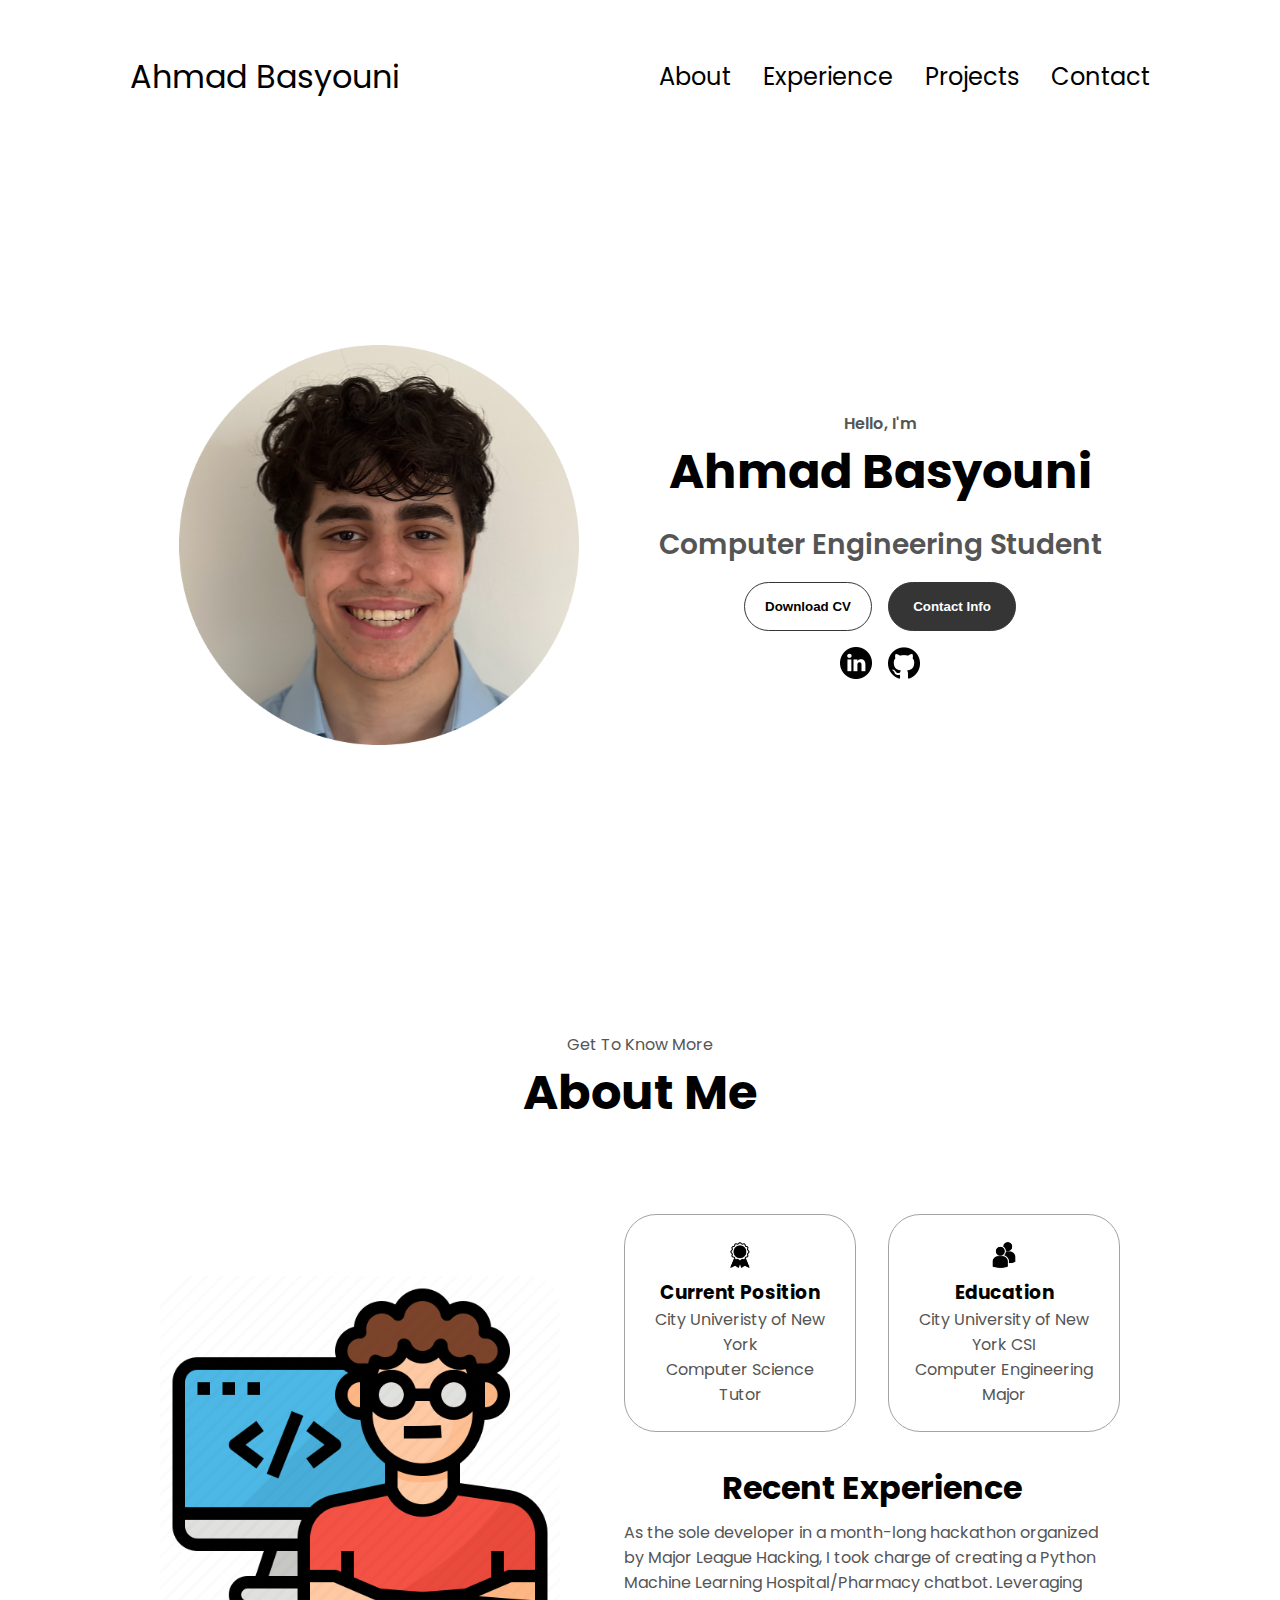
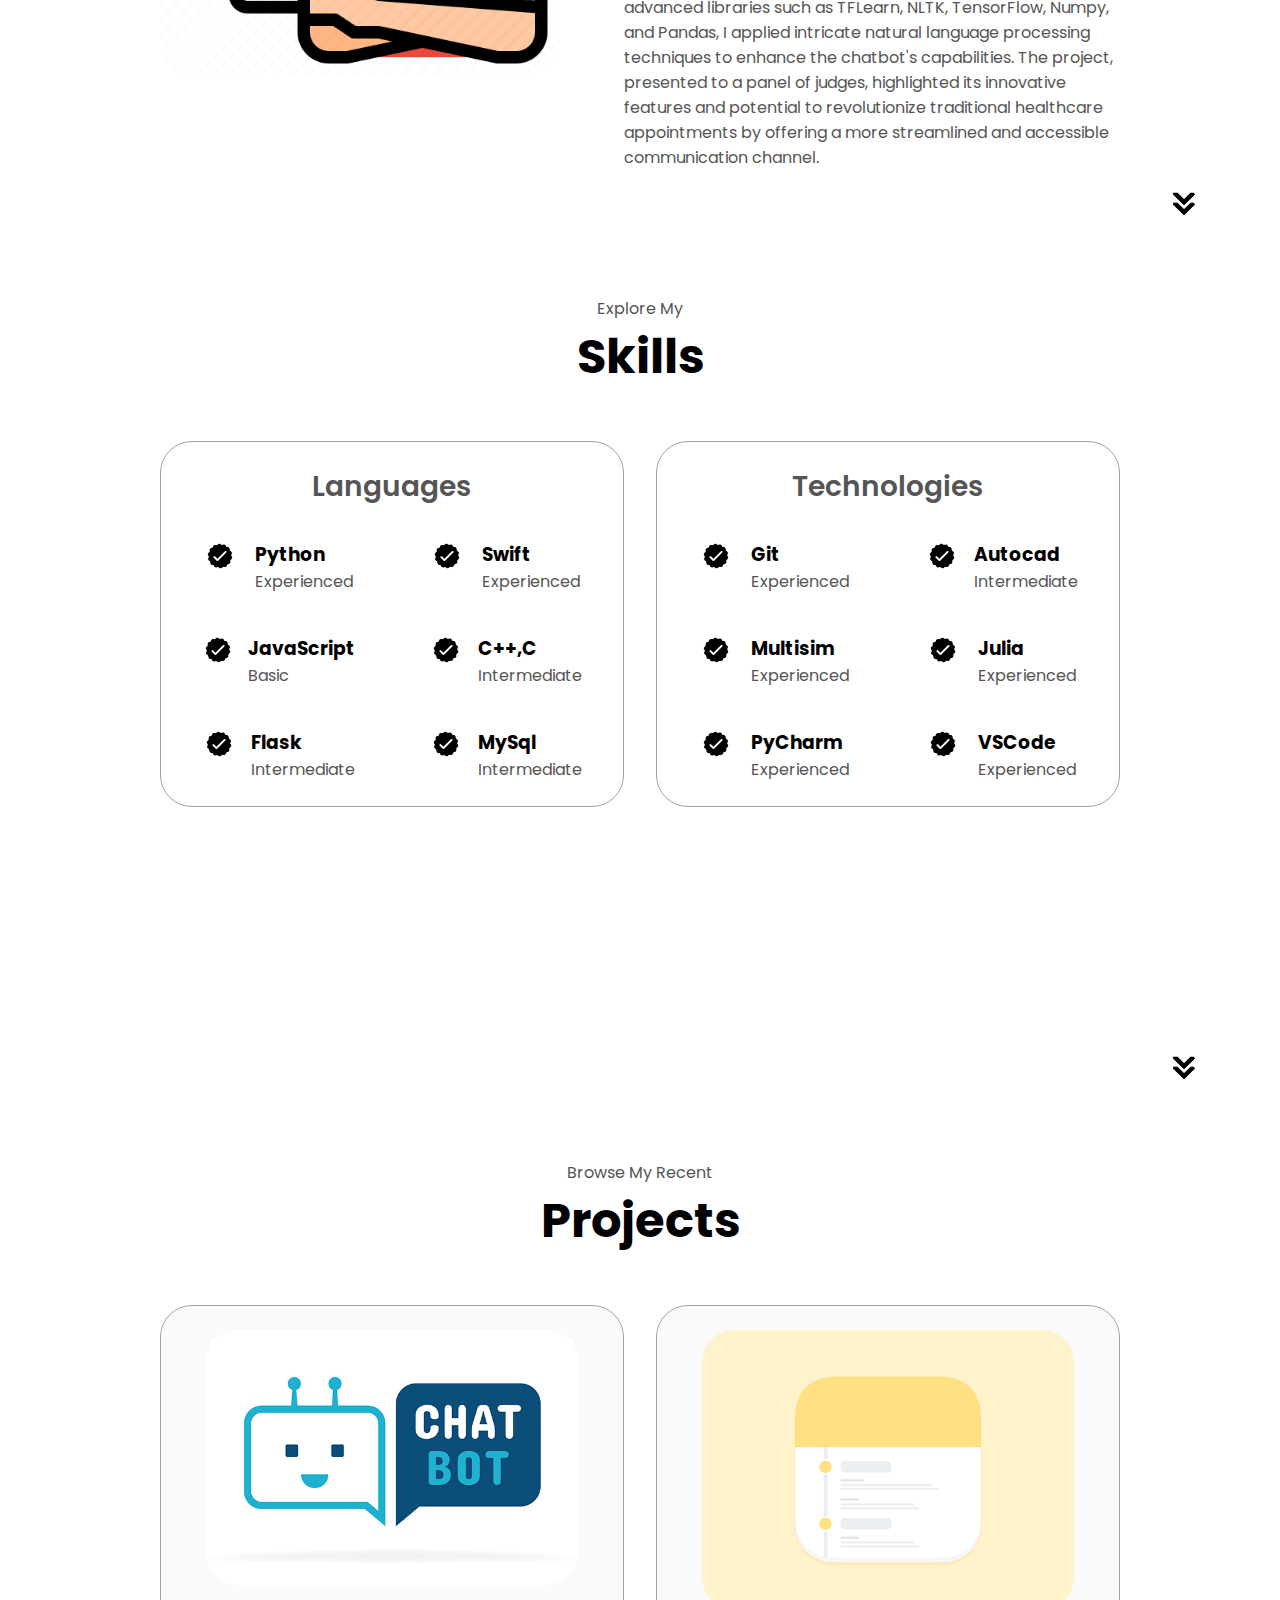
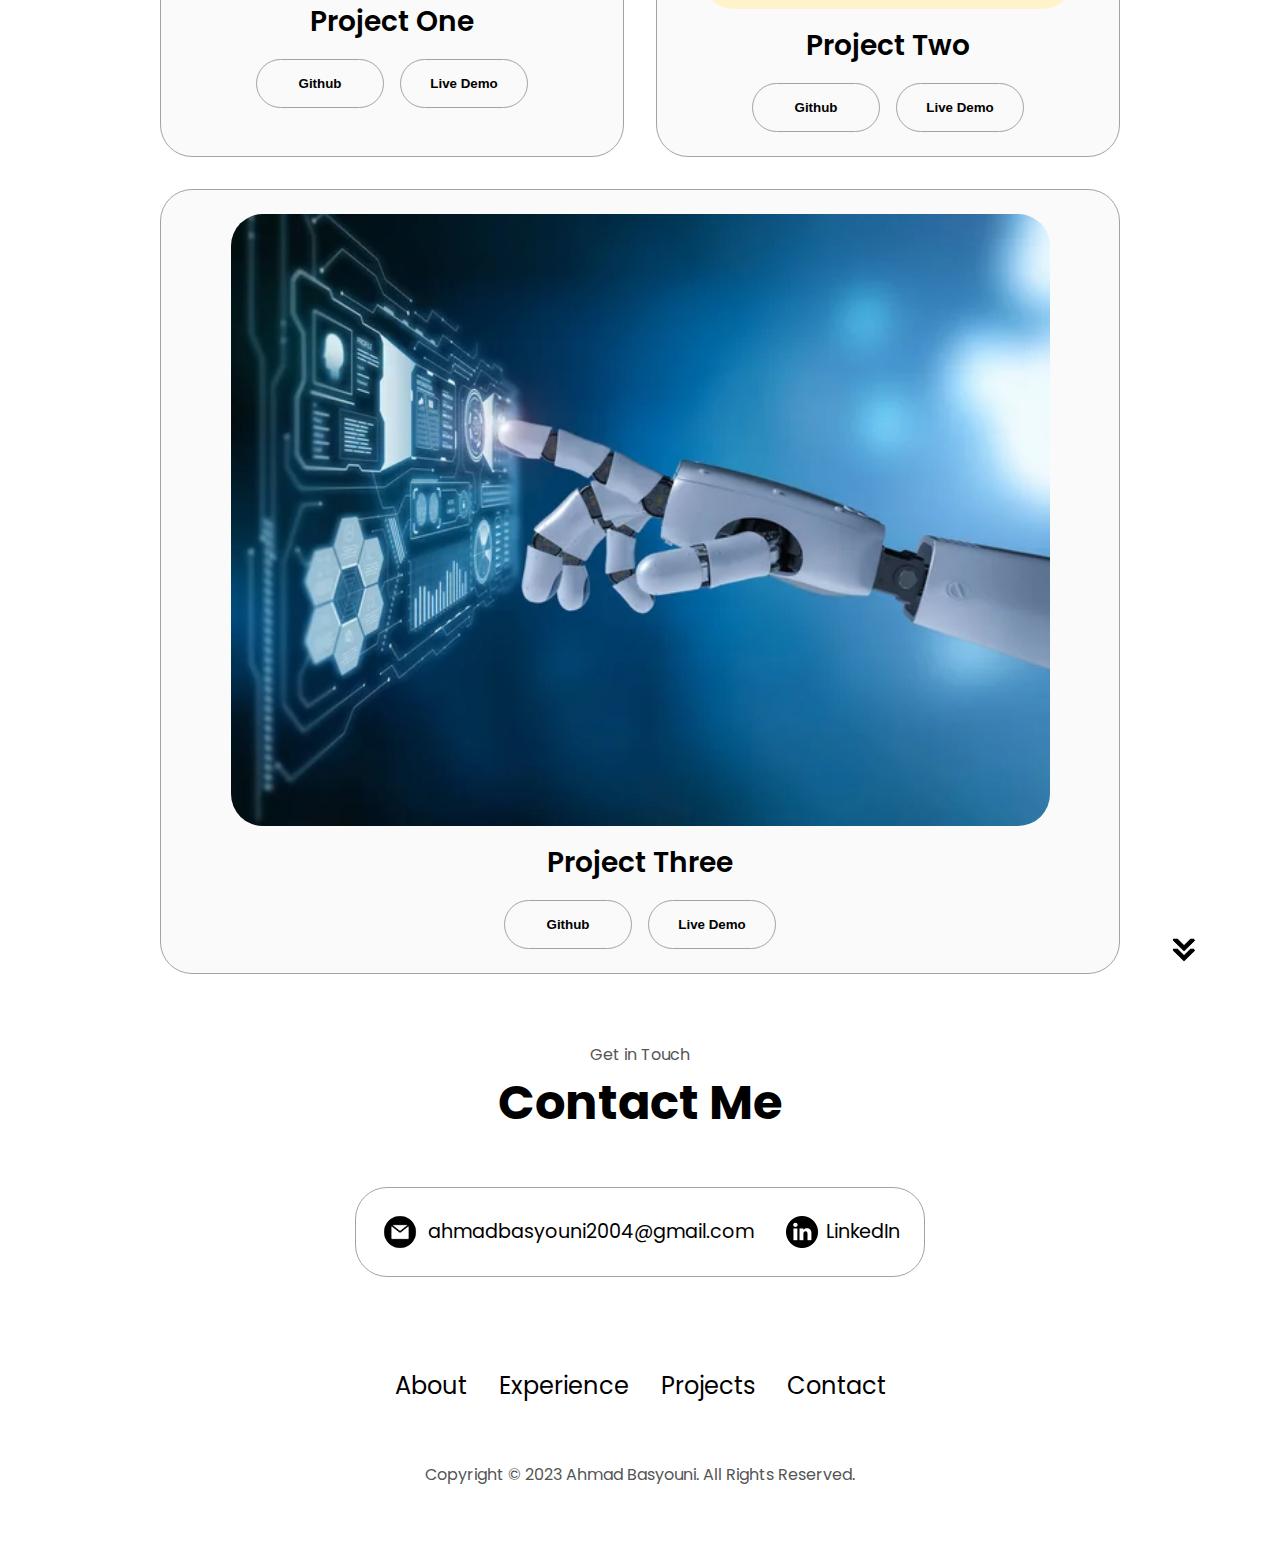
==== index.html @ c7cf1c1d "Add files via upload" ====
<!DOCTYPE html>
<html lang="en">
  <head>
    <meta charset="UTF-8" />
    <meta http-equiv="X-UA-Compatible" content="IE=edge" />
    <meta name="viewport" content="width=device-width, initial-scale=1.0" />
    <title>My Portfolio</title>
    <link rel="stylesheet" href="style.css" />
    <link rel="stylesheet" href="mediaqueries.css" />
  </head>
  <body>
    <nav id="desktop-nav">
      <div class="logo">Ahmad Basyouni</div>
      <div>
        <ul class="nav-links">
          <li><a href="#about">About</a></li>
          <li><a href="#experience">Experience</a></li>
          <li><a href="#projects">Projects</a></li>
          <li><a href="#contact">Contact</a></li>
        </ul>
      </div>
    </nav>
    <nav id="hamburger-nav">
      <div class="logo">Ahmad Basyouni</div>
      <div class="hamburger-menu">
        <div class="hamburger-icon" onclick="toggleMenu()">
          <span></span>
          <span></span>
          <span></span>
        </div>
        <div class="menu-links">
          <li><a href="#about" onclick="toggleMenu()">About</a></li>
          <li><a href="#experience" onclick="toggleMenu()">Experience</a></li>
          <li><a href="#projects" onclick="toggleMenu()">Projects</a></li>
          <li><a href="#contact" onclick="toggleMenu()">Contact</a></li>
        </div>
      </div>
    </nav>
    <section id="profile">
      <div class="section__pic-container">
        <img src="./assets/profl.png" alt="Ahmad Basyouni profile picture" />
      </div>
      <div class="section__text">
        <p class="section__text__p1">Hello, I'm</p>
        <h1 class="title">Ahmad Basyouni</h1>
        <p class="section__text__p2">Computer Engineering Student</p>
        <div class="btn-container">
          <button
            class="btn btn-color-2"
            onclick="window.open('./assets/Ahmad Basyouni Resume (7).pdf')"
          >
            Download CV
          </button>
          <button class="btn btn-color-1" onclick="location.href='./#contact'">
            Contact Info
          </button>
        </div>
        <div id="socials-container">
          <img
            src="./assets/linkedin.png"
            alt="My LinkedIn profile"
            class="icon"
            onclick="location.href='https://linkedin.com/ahmad-basyouni-b5a049236/'"
          />
          <img
            src="./assets/github.png"
            alt="My Github profile"
            class="icon"
            onclick="location.href='https://github.com/ahmadbasyouni10'"
          />
        </div>
      </div>
    </section>
    <section id="about">
      <p class="section__text__p1">Get To Know More</p>
      <h1 class="title">About Me</h1>
      <div class="section-container">
        <div class="section__pic-container">
          <img
            src="./assets/2313.png"
            alt="Profile picture"
            class="about-pic"
          />
        </div>
        <div class="about-details-container">
          <div class="about-containers">
            <div class="details-container">
              <img
                src="./assets/experience.png"
                alt="Experience icon"
                class="icon"
              />
              <h3>Current Position</h3>
              <p>City Univeristy of New York <br />Computer Science Tutor</p>
            </div>
            <div class="details-container">
              <img
                src="./assets/education.png"
                alt="Education icon"
                class="icon"
              />
              <h3>Education</h3>
              <p>City University of New York CSI<br />Computer Engineering Major</p>
            </div>
          </div>
          <div class="text-container">
            <h4 class="subtitle">Recent Experience</h4>
            <p>    
            As the sole developer in a month-long hackathon organized by Major 
            League Hacking, I took charge of creating a Python Machine Learning
            Hospital/Pharmacy chatbot. Leveraging advanced libraries such as 
            TFLearn, NLTK, TensorFlow, Numpy, and Pandas, I applied intricate 
            natural language processing techniques to enhance the chatbot's 
            capabilities. The project, presented to a panel of judges, highlighted 
            its innovative features and potential to revolutionize traditional 
            healthcare appointments by offering a more streamlined and accessible 
            communication channel.
            </p>
          </div>
        </div>
      </div>
      <img
        src="./assets/arrow.png"
        alt="Arrow icon"
        class="icon arrow"
        onclick="location.href='./#experience'"
      />
    </section>
    <section id="experience">
      <p class="section__text__p1">Explore My</p>
      <h1 class="title">Skills</h1>
      <div class="experience-details-container">
        <div class="about-containers">
          <div class="details-container">
            <h2 class="experience-sub-title">Languages</h2>
            <div class="article-container">
              <article>
                <img
                  src="./assets/checkmark.png"
                  alt="Experience icon"
                  class="icon"
                />
                <div>
                  <h3>Python</h3>
                  <p>Experienced</p>
                </div>
              </article>
              <article>
                <img
                  src="./assets/checkmark.png"
                  alt="Experience icon"
                  class="icon"
                />
                <div>
                  <h3>Swift</h3>
                  <p>Experienced</p>
                </div>
              </article>
              <article>
                <img
                  src="./assets/checkmark.png"
                  alt="Experience icon"
                  class="icon"
                />
                <div>
                  <h3>JavaScript</h3>
                  <p>Basic</p>
                </div>
              </article>
              <article>
                <img
                  src="./assets/checkmark.png"
                  alt="Experience icon"
                  class="icon"
                />
                <div>
                  <h3>C++,C</h3>
                  <p>Intermediate</p>
                </div>
              </article>
              <article>
                <img
                  src="./assets/checkmark.png"
                  alt="Experience icon"
                  class="icon"
                />
                <div>
                  <h3>Flask</h3>
                  <p>Intermediate</p>
                </div>
              </article>
              <article>
                <img
                  src="./assets/checkmark.png"
                  alt="Experience icon"
                  class="icon"
                />
                <div>
                  <h3>MySql</h3>
                  <p>Intermediate</p>
                </div>
              </article>
            </div>
          </div>
          <div class="details-container">
            <h2 class="experience-sub-title">Technologies</h2>
            <div class="article-container">
              <article>
                <img
                  src="./assets/checkmark.png"
                  alt="Experience icon"
                  class="icon"
                />
                <div>
                  <h3>Git</h3>
                  <p>Experienced</p>
                </div>
              </article>
              <article>
                <img
                  src="./assets/checkmark.png"
                  alt="Experience icon"
                  class="icon"
                />
                <div>
                  <h3>Autocad</h3>
                  <p>Intermediate</p>
                </div>
              </article>
              <article>
                <img
                  src="./assets/checkmark.png"
                  alt="Experience icon"
                  class="icon"
                />
                <div>
                  <h3>Multisim</h3>
                  <p>Experienced</p>
                </div>
              </article>
              <article>
                <img
                  src="./assets/checkmark.png"
                  alt="Experience icon"
                  class="icon"
                />
                <div>
                  <h3>Julia</h3>
                  <p>Experienced</p>
                </div>
              </article>
              <article>
                <img
                  src="./assets/checkmark.png"
                  alt="Experience icon"
                  class="icon"
                />
                <div>
                  <h3>PyCharm</h3>
                  <p>Experienced</p>
                </div>
              </article>
              <article>
                <img
                  src="./assets/checkmark.png"
                  alt="Experience icon"
                  class="icon"
                />
                <div>
                  <h3>VSCode</h3>
                  <p>Experienced</p>
                </div>
              </article>
            </div>
          </div>
        </div>
      </div>
      <img
        src="./assets/arrow.png"
        alt="Arrow icon"
        class="icon arrow"
        onclick="location.href='./#projects'"
      />
    </section>
    <section id="projects">
      <p class="section__text__p1">Browse My Recent</p>
      <h1 class="title">Projects</h1>
      <div class="experience-details-container">
        <div class="about-containers">
          <div class="details-container color-container">
            <div class="article-container">
              <img
                src="./assets/32.jpg"
                alt="Project 1"
                class="project-img"
              />
            </div>
            <h2 class="experience-sub-title project-title">Project One</h2>
            <div class="btn-container">
              <button
                class="btn btn-color-2 project-btn"
                onclick="location.href='https://github.com/ahmadbasyouni10/MLH-Hackathon-Hospital-Pharmacy-ChatBot'"
              >
                Github
              </button>
              <button
                class="btn btn-color-2 project-btn"
                onclick="location.href='https://github.com/'"
              >
                Live Demo
              </button>
            </div>
          </div>
          <div class="details-container color-container">
            <div class="article-container">
              <img
                src="./assets/notes1.png"
                alt="Project 2"
                class="project-img"
              />
            </div>
            <h2 class="experience-sub-title project-title">Project Two</h2>
            <div class="btn-container">
              <button
                class="btn btn-color-2 project-btn"
                onclick="location.href='https://github.com/ahmadbasyouni10/Full-Stack-Notes-WebApp'"
              >
                Github
              </button>
              <button
                class="btn btn-color-2 project-btn"
                onclick="location.href='https://github.com/ahmadbasyouni10/Full-Stack-Notes-WebApp'"
              >
                Live Demo
              </button>
            </div>
          </div>
          <div class="details-container color-container">
            <div class="article-container">
              <img
                src="./assets/automation.jpg"
                alt="Project 3"
                class="project-img"
              />
            </div>
            <h2 class="experience-sub-title project-title">Project Three</h2>
            <div class="btn-container">
              <button
                class="btn btn-color-2 project-btn"
                onclick="location.href='https://github.com/ahmadbasyouni10/Games-Automatation-Scripting-Project'"
              >
                Github
              </button>
              <button
                class="btn btn-color-2 project-btn"
                onclick="location.href='https://github.com/'"
              >
                Live Demo
              </button>
            </div>
          </div>
        </div>
      </div>
      <img
        src="./assets/arrow.png"
        alt="Arrow icon"
        class="icon arrow"
        onclick="location.href='./#contact'"
      />
    </section>
    <section id="contact">
      <p class="section__text__p1">Get in Touch</p>
      <h1 class="title">Contact Me</h1>
      <div class="contact-info-upper-container">
        <div class="contact-info-container">
          <img
            src="./assets/email.png"
            alt="Email icon"
            class="icon contact-icon email-icon"
          />
          <p><a href="mailto:examplemail@gmail.com">ahmadbasyouni2004@gmail.com</a></p>
        </div>
        <div class="contact-info-container">
          <img
            src="./assets/linkedin.png"
            alt="LinkedIn icon"
            class="icon contact-icon"
          />
          <p><a href="https://www.linkedin.com/in/ahmad-basyouni-b5a049236/">LinkedIn</a></p>
        </div>
      </div>
    </section>
    <footer>
      <nav>
        <div class="nav-links-container">
          <ul class="nav-links">
            <li><a href="#about">About</a></li>
            <li><a href="#experience">Experience</a></li>
            <li><a href="#projects">Projects</a></li>
            <li><a href="#contact">Contact</a></li>
          </ul>
        </div>
      </nav>
      <p>Copyright &#169; 2023 Ahmad Basyouni. All Rights Reserved.</p>
    </footer>
    <script src="script.js"></script>
  </body>
</html>
---- style.css ----
@import url("https://fonts.googleapis.com/css2?family=Poppins:wght@300;400;500;600&display=swap");

* {
  margin: 0;
  padding: 0;
}

body {
  font-family: "Poppins", sans-serif;
}

html {
  scroll-behavior: smooth;
}

p {
  color: rgb(85, 85, 85);
}

/* TRANSITION */

a,
.btn {
  transition: all 300ms ease;
}

/* DESKTOP NAV */

nav,
.nav-links {
  display: flex;
}

nav {
  justify-content: space-around;
  align-items: center;
  height: 17vh;
}

.nav-links {
  gap: 2rem;
  list-style: none;
  font-size: 1.5rem;
}

a {
  color: black;
  text-decoration: none;
  text-decoration-color: white;
}

a:hover {
  color: grey;
  text-decoration: underline;
  text-underline-offset: 1rem;
  text-decoration-color: rgb(181, 181, 181);
}

.logo {
  font-size: 2rem;
}

.logo:hover {
  cursor: default;
}

/* HAMBURGER MENU */

#hamburger-nav {
  display: none;
}

.hamburger-menu {
  position: relative;
  display: inline-block;
}

.hamburger-icon {
  display: flex;
  flex-direction: column;
  justify-content: space-between;
  height: 24px;
  width: 30px;
  cursor: pointer;
}

.hamburger-icon span {
  width: 100%;
  height: 2px;
  background-color: black;
  transition: all 0.3 ease-in-out;
}

.menu-links {
  position: absolute;
  top: 100%;
  right: 0;
  background-color: white;
  width: fit-content;
  max-height: 0;
  overflow: hidden;
  transition: all 0.3 ease-in-out;
}

.menu-links a {
  display: block;
  padding: 10px;
  text-align: center;
  font-size: 1.5rem;
  color: black;
  text-decoration: none;
  transition: all 0.3 ease-in-out;
}

.menu-links li {
  list-style: none;
}

.menu-links.open {
  max-height: 300px;
}

.hamburger-icon.open span:first-child {
  transform: rotate(45deg) translate(10px, 5px);
}

.hamburger-icon.open span:nth-child(2) {
  opacity: 0;
}

.hamburger-icon.open span:last-child {
  transform: rotate(-45deg) translate(10px, -5px);
}

.hamburger-icon span:first-child {
  transform: none;
}

.hamburger-icon span:first-child {
  opacity: 1;
}

.hamburger-icon span:first-child {
  transform: none;
}

/* SECTIONS */

section {
  padding-top: 4vh;
  height: 96vh;
  margin: 0 10rem;
  box-sizing: border-box;
  min-height: fit-content;
}

.section-container {
  display: flex;
}

/* PROFILE SECTION */

#profile {
  display: flex;
  justify-content: center;
  gap: 5rem;
  height: 80vh;
}

.section__pic-container {
  display: flex;
  height: 400px;
  width: 400px;
  margin: auto 0;
}

.section__text {
  align-self: center;
  text-align: center;
}

.section__text p {
  font-weight: 600;
}

.section__text__p1 {
  text-align: center;
}

.section__text__p2 {
  font-size: 1.75rem;
  margin-bottom: 1rem;
}

.title {
  font-size: 3rem;
  text-align: center;
  margin-bottom: 1rem;
}

#socials-container {
  display: flex;
  justify-content: center;
  margin-top: 1rem;
  gap: 1rem;
}

/* ICONS */

.icon {
  cursor: pointer;
  height: 2rem;
}

/* BUTTONS */

.btn-container {
  display: flex;
  justify-content: center;
  gap: 1rem;
}

.btn {
  font-weight: 600;
  transition: all 300ms ease;
  padding: 1rem;
  width: 8rem;
  border-radius: 2rem;
}

.btn-color-1,
.btn-color-2 {
  border: rgb(53, 53, 53) 0.1rem solid;
}

.btn-color-1:hover,
.btn-color-2:hover {
  cursor: pointer;
}

.btn-color-1,
.btn-color-2:hover {
  background: rgb(53, 53, 53);
  color: white;
}

.btn-color-1:hover {
  background: rgb(0, 0, 0);
}

.btn-color-2 {
  background: none;
}

.btn-color-2:hover {
  border: rgb(255, 255, 255) 0.1rem solid;
}

.btn-container {
  gap: 1rem;
}

/* ABOUT SECTION */

#about {
  position: relative;
}

.about-containers {
  gap: 2rem;
  margin-bottom: 2rem;
  margin-top: 2rem;
}

.about-details-container {
  justify-content: center;
  flex-direction: column;
}

.about-containers,
.about-details-container {
  display: flex;
}

.about-pic {
  border-radius: 2rem;
}

.arrow {
  position: absolute;
  right: -5rem;
  bottom: 2.5rem;
}

.details-container {
  padding: 1.5rem;
  flex: 1;
  background: white;
  border-radius: 2rem;
  border: rgb(53, 53, 53) 0.1rem solid;
  border-color: rgb(163, 163, 163);
  text-align: center;
}

.section-container {
  gap: 4rem;
  height: 80%;
}

.section__pic-container {
  height: 400px;
  width: 400px;
  margin: auto 0;
}

/* EXPERIENCE SECTION */

#experience {
  position: relative;
}

.experience-sub-title {
  color: rgb(85, 85, 85);
  font-weight: 600;
  font-size: 1.75rem;
  margin-bottom: 2rem;
}

.experience-details-container {
  display: flex;
  justify-content: center;
  flex-direction: column;
}

.article-container {
  display: flex;
  text-align: initial;
  flex-wrap: wrap;
  flex-direction: row;
  gap: 2.5rem;
  justify-content: space-around;
}

article {
  display: flex;
  width: 10rem;
  justify-content: space-around;
  gap: 0.5rem;
}

article .icon {
  cursor: default;
}

/* PROJECTS SECTION */

#projects {
  position: relative;
}

.color-container {
  border-color: rgb(163, 163, 163);
  background: rgb(250, 250, 250);
}

.project-img {
  border-radius: 2rem;
  width: 90%;
  height: 90%;
}

.project-title {
  margin: 1rem;
  color: black;
}

.project-btn {
  color: black;
  border-color: rgb(163, 163, 163);
}

/* CONTACT */

#contact {
  display: flex;
  justify-content: center;
  flex-direction: column;
  height: 70vh;
}

.contact-info-upper-container {
  display: flex;
  justify-content: center;
  border-radius: 2rem;
  border: rgb(53, 53, 53) 0.1rem solid;
  border-color: rgb(163, 163, 163);
  background: (250, 250, 250);
  margin: 2rem auto;
  padding: 0.5rem;
}

.contact-info-container {
  display: flex;
  align-items: center;
  justify-content: center;
  gap: 0.5rem;
  margin: 1rem;
}

.contact-info-container p {
  font-size: larger;
}

.contact-icon {
  cursor: default;
}

.email-icon {
  height: 2.5rem;
}

/* FOOTER SECTION */

footer {
  height: 26vh;
  margin: 0 1rem;
}

footer p {
  text-align: center;
}

.subtitle {
    font-size: 2rem;
    text-align: center;
    margin-bottom: 0.5rem;
  }
---- mediaqueries.css ----
@media screen and (max-width: 1400px) {
    #profile {
      height: 83vh;
      margin-bottom: 6rem;
    }
    .about-containers {
      flex-wrap: wrap;
    }
    #contact,
    #projects {
      height: fit-content;
    }
  }
  
  @media screen and (max-width: 1200px) {
    #desktop-nav {
      display: none;
    }
    #hamburger-nav {
      display: flex;
    }
    #experience,
    .experience-details-container {
      margin-top: 2rem;
    }
    #profile,
    .section-container {
      display: block;
    }
    .arrow {
      display: none;
    }
    section,
    .section-container {
      height: fit-content;
    }
    section {
      margin: 0 5%;
    }
    .section__pic-container {
      width: 275px;
      height: 275px;
      margin: 0 auto 2rem;
    }
    .about-containers {
      margin-top: 0;
    }
  }
  
  @media screen and (max-width: 600px) {
    #contact,
    footer {
      height: 40vh;
    }
    #profile {
      height: 83vh;
      margin-bottom: 0;
    }
    article {
      font-size: 1rem;
    }
    footer nav {
      height: fit-content;
      margin-bottom: 2rem;
    }
    .about-containers,
    .contact-info-upper-container,
    .btn-container {
      flex-wrap: wrap;
    }
    .contact-info-container {
      margin: 0;
    }
    .contact-info-container p,
    .nav-links li a {
      font-size: 1rem;
    }
    .experience-sub-title {
      font-size: 1.25rem;
    }
    .logo {
      font-size: 1.5rem;
    }
    .nav-links {
      flex-direction: column;
      gap: 0.5rem;
      text-align: center;
    }
    .section__pic-container {
      width: auto;
      height: 46vw;
      justify-content: center;
    }
    .section__text__p2 {
      font-size: 1.25rem;
    }
    .title {
      font-size: 2rem;
    }
    .text-container {
      text-align: justify;
    }
  }
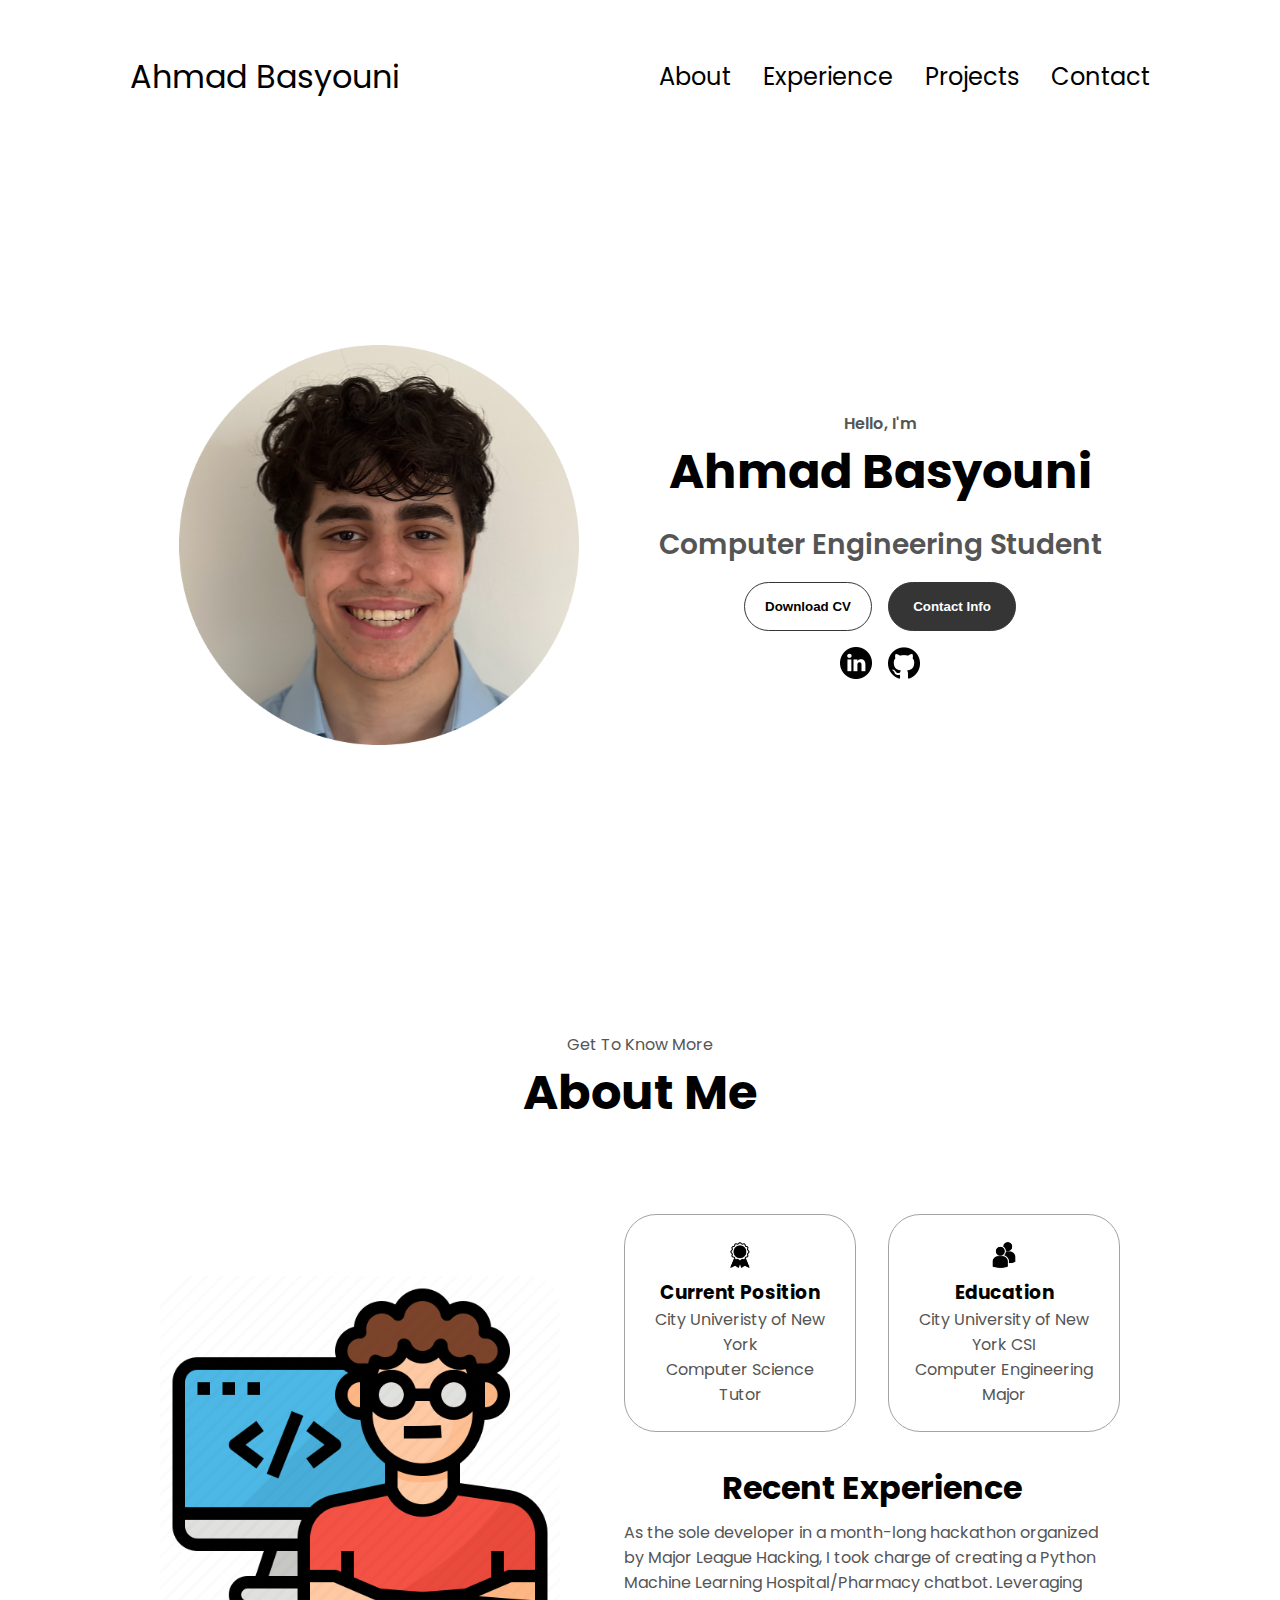
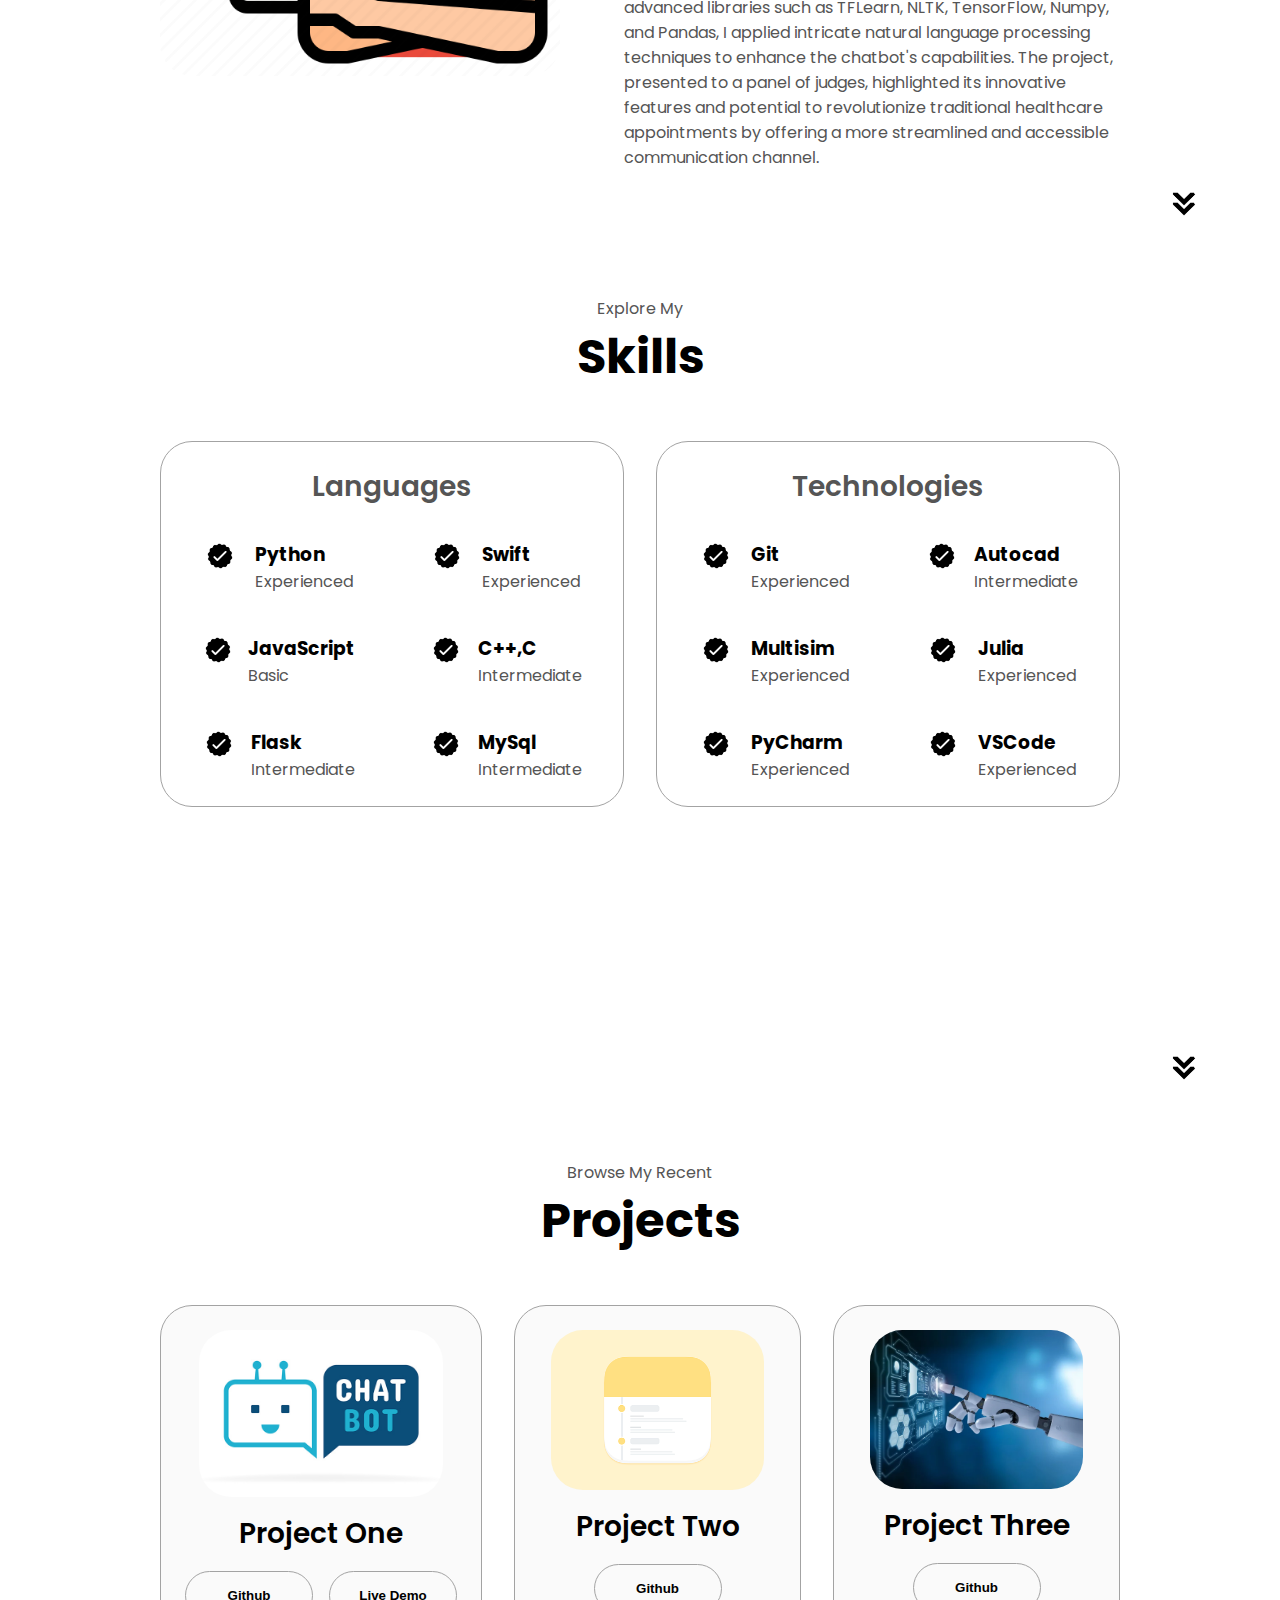
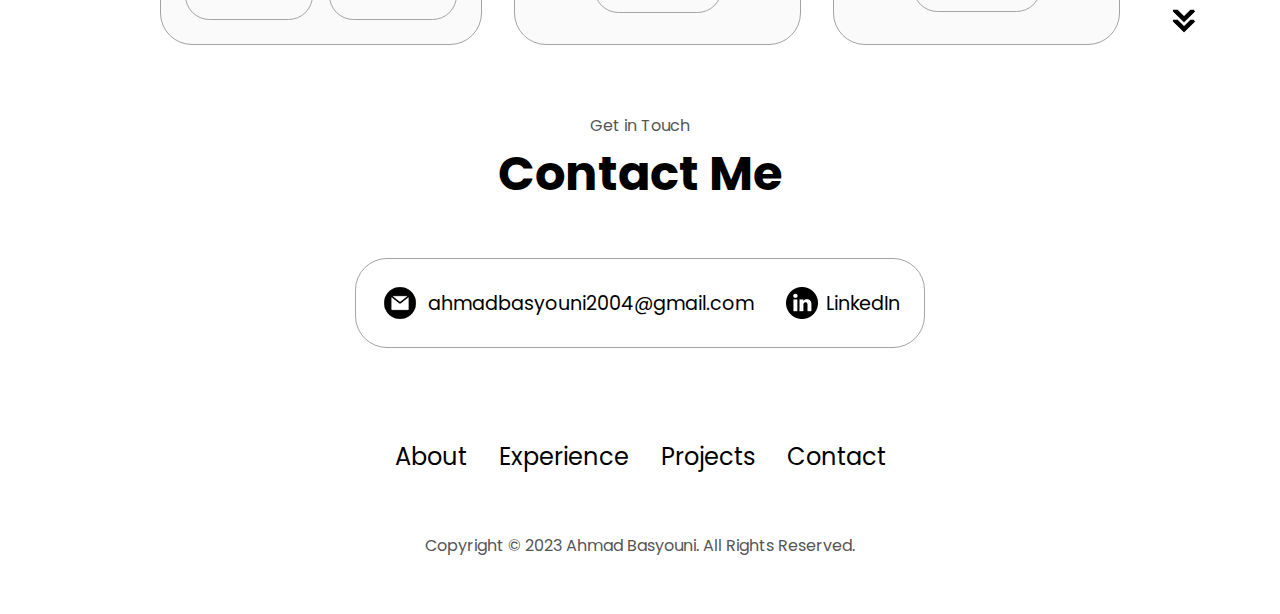
==== commit 2655f025: "Update index.html" ====
--- a/index.html
+++ b/index.html
@@ -305,7 +305,7 @@
               </button>
               <button
                 class="btn btn-color-2 project-btn"
-                onclick="location.href='https://github.com/'"
+                onclick="location.href='https://www.youtube.com/watch?v=DQ8Ojm1Ufjs'"
               >
                 Live Demo
               </button>
@@ -327,12 +327,6 @@
               >
                 Github
               </button>
-              <button
-                class="btn btn-color-2 project-btn"
-                onclick="location.href='https://github.com/ahmadbasyouni10/Full-Stack-Notes-WebApp'"
-              >
-                Live Demo
-              </button>
             </div>
           </div>
           <div class="details-container color-container">
@@ -350,12 +344,6 @@
                 onclick="location.href='https://github.com/ahmadbasyouni10/Games-Automatation-Scripting-Project'"
               >
                 Github
-              </button>
-              <button
-                class="btn btn-color-2 project-btn"
-                onclick="location.href='https://github.com/'"
-              >
-                Live Demo
               </button>
             </div>
           </div>
@@ -405,4 +393,4 @@
     </footer>
     <script src="script.js"></script>
   </body>
-</html>+</html>
